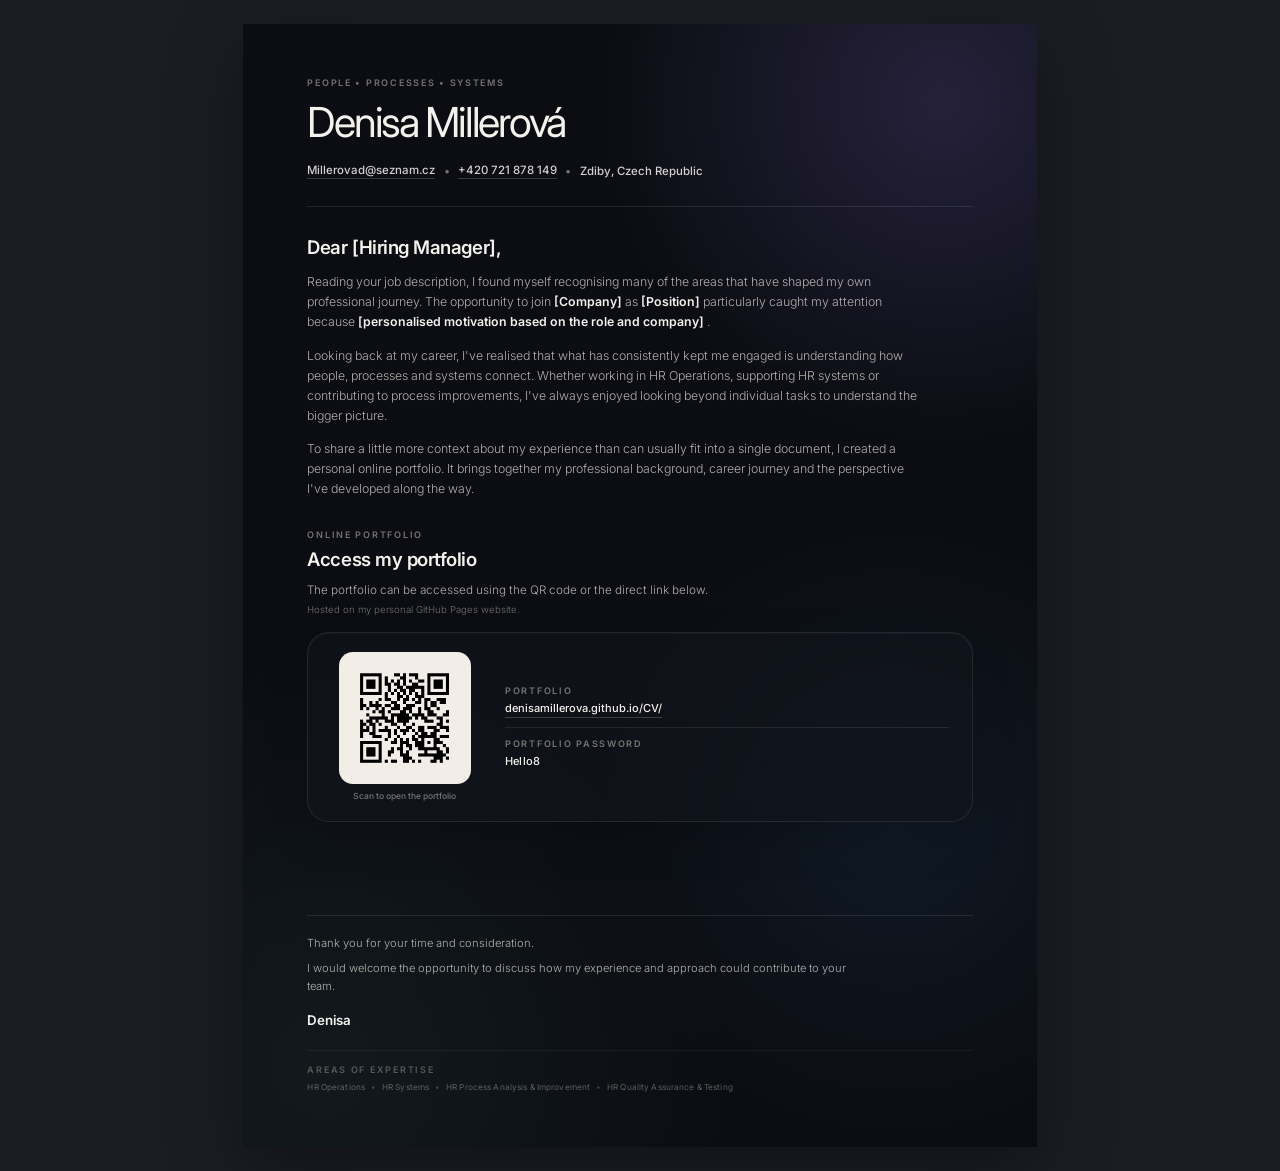
==== application.html @ 6c3ecabd "ready" ====
<!DOCTYPE html>
<html lang="en">

<head>
    <meta charset="UTF-8">

    <meta
        name="viewport"
        content="width=device-width, initial-scale=1.0"
    >

    <meta
        name="description"
        content="Application and online portfolio access for Denisa Millerová."
    >

    <meta name="author" content="Denisa Millerová">

    <title>Application | Denisa Millerová</title>

    <link rel="preconnect" href="https://fonts.googleapis.com">

    <link
        rel="preconnect"
        href="https://fonts.gstatic.com"
        crossorigin
    >

    <link
        href="https://fonts.googleapis.com/css2?family=Inter:wght@300;400;500;600;700&display=swap"
        rel="stylesheet"
    >

    <link rel="stylesheet" href="application.css">
</head>

<body>

    <main class="page">

        <div class="page-content">

            <!-- =====================================================
                 HEADER
            ====================================================== -->

            <header class="document-header">

                <p class="eyebrow">
                    People • Processes • Systems
                </p>

                <h1>Denisa Millerová</h1>

                <address class="contact-list">

                    <a href="mailto:Millerovad@seznam.cz">
                        Millerovad@seznam.cz
                    </a>

                    <span class="contact-divider" aria-hidden="true">
                        •
                    </span>

                    <a href="tel:+420 721 878 149">
                        +420 721 878 149
                    </a>

                    <span class="contact-divider" aria-hidden="true">
                        •
                    </span>

                    <span>
                        Zdiby, Czech Republic
                    </span>

                </address>

            </header>

            <!-- =====================================================
                 APPLICATION LETTER
            ====================================================== -->

            <section
                class="application-letter"
                aria-labelledby="application-greeting"
            >

                <h2 id="application-greeting">
                    Dear [Hiring Manager],
                </h2>

                <p>
                    Reading your job description, I found myself recognising
                    many of the areas that have shaped my own professional
                    journey. The opportunity to join
                    <strong>[Company]</strong> as
                    <strong>[Position]</strong> particularly caught my
                    attention because
                    <strong>
                        [personalised motivation based on the role and company]
                    </strong>.
                </p>

                <p>
                    Looking back at my career, I've realised that what has
                    consistently kept me engaged is understanding how people,
                    processes and systems connect. Whether working in HR
                    Operations, supporting HR systems or contributing to
                    process improvements, I've always enjoyed looking beyond
                    individual tasks to understand the bigger picture.
                </p>

                <p>
                    To share a little more context about my experience than can
                    usually fit into a single document, I created a personal
                    online portfolio. It brings together my professional
                    background, career journey and the perspective I've
                    developed along the way.
                </p>

            </section>

            <!-- =====================================================
                 PORTFOLIO ACCESS
            ====================================================== -->

            <section
                class="portfolio-section"
                aria-labelledby="portfolio-heading"
            >

                <div class="portfolio-heading">

                    <p class="section-label">
                        Online Portfolio
                    </p>

                    <h2 id="portfolio-heading">
                        Access my portfolio
                    </h2>

                    <p class="portfolio-introduction">
                        The portfolio can be accessed using the QR code or the
                        direct link below.
                    </p>

                    <p class="hosting-note">
                        Hosted on my personal GitHub Pages website.
                    </p>

                </div>

                <div class="portfolio-card">

                    <a
                        class="portfolio-qr-link"
                        href="https://denisamillerova.github.io/CV/"
                        target="_blank"
                        rel="noopener noreferrer"
                        aria-label="Open Denisa Millerová's online portfolio"
                    >

                        <div class="portfolio-qr">
                            <img
                                src="images/DenisaMillerova_Portfolio_QR_transparent.png"
                                alt="QR code linking to Denisa Millerová's online portfolio"
                                width="180"
                                height="180"
                            >
                        </div>

                        <span class="qr-caption">
                            Scan to open the portfolio
                        </span>

                    </a>

                    <div class="portfolio-access-details">

                        <div class="access-item">

                            <span class="access-label">
                                Portfolio
                            </span>

                            <a
                                class="access-value"
                                href="https://denisamillerova.github.io/CV/"
                                target="_blank"
                                rel="noopener noreferrer"
                            >
                                denisamillerova.github.io/CV/
                            </a>

                        </div>

                        <div class="access-item">

                            <span class="access-label">
                                Portfolio Password
                            </span>

                            <span class="access-value access-password">
                                Hello8
                            </span>

                        </div>

                    </div>

                </div>

            </section>

            <!-- =====================================================
                 CLOSING
            ====================================================== -->

            <footer class="document-closing">

                <div class="closing-message">

                    <p>
                        Thank you for your time and consideration.
                    </p>

                    <p>
                        I would welcome the opportunity to discuss how my
                        experience and approach could contribute to your team.
                    </p>

                    <p class="signature">
                        Denisa
                    </p>

                </div>

                <div class="expertise-footer">

                    <span class="expertise-footer-label">
                        Areas of Expertise
                    </span>

                    <p>
                        HR Operations
                        <span aria-hidden="true">•</span>
                        HR Systems
                        <span aria-hidden="true">•</span>
                        HR Process Analysis &amp; Improvement
                        <span aria-hidden="true">•</span>
                        HR Quality Assurance &amp; Testing
                    </p>

                </div>

            </footer>

        </div>

    </main>

</body>

</html>
---- application.css ----
/* ========================================
   APPLICATION
   One-column A4 application document
======================================== */

:root {
    --background: #1a1d24;
    --page-background: #0b0d12;

    --surface: rgba(255, 255, 255, 0.035);
    --surface-strong: rgba(255, 255, 255, 0.055);

    --text: #f4f1ec;
    --text-soft: rgba(235, 231, 224, 0.74);
    --text-muted: rgba(220, 215, 205, 0.5);

    --line: rgba(255, 255, 255, 0.09);
    --line-strong: rgba(255, 255, 255, 0.15);

    --accent-violet: rgba(113, 91, 179, 0.26);
    --accent-blue: rgba(44, 89, 132, 0.18);
    --accent-teal: rgba(70, 119, 111, 0.14);

    --page-width: 210mm;
    --page-height: 297mm;

    --page-padding-x: 17mm;
    --page-padding-y: 14mm;

    --radius-large: 22px;
    --radius-medium: 15px;
}


/* ========================================
   RESET
======================================== */

html {
    box-sizing: border-box;
    background: var(--background);
}

*,
*::before,
*::after {
    box-sizing: inherit;
}

body,
h1,
h2,
p {
    margin: 0;
}

body {
    min-height: 100vh;
    padding: 24px;

    display: flex;
    justify-content: center;

    color: var(--text);
    background: var(--background);

    font-family: "Inter", sans-serif;
    font-size: 10.2pt;
    line-height: 1.55;

    -webkit-font-smoothing: antialiased;
    text-rendering: optimizeLegibility;
}

img {
    display: block;
    max-width: 100%;
}

a {
    color: inherit;
}


/* ========================================
   A4 PAGE
======================================== */

.page {
    position: relative;

    width: var(--page-width);
    min-height: var(--page-height);

    padding:
        var(--page-padding-y)
        var(--page-padding-x);

    overflow: hidden;

    color: var(--text);

    background:
        radial-gradient(
            circle at 88% 7%,
            var(--accent-violet),
            transparent 27%
        ),
        radial-gradient(
            circle at 10% 93%,
            var(--accent-teal),
            transparent 32%
        ),
        radial-gradient(
            circle at 82% 72%,
            var(--accent-blue),
            transparent 29%
        ),
        var(--page-background);

    box-shadow: 0 24px 70px rgba(0, 0, 0, 0.36);
}

.page::before {
    content: "";

    position: absolute;
    inset: 0;

    pointer-events: none;

    background:
        linear-gradient(
            to bottom,
            rgba(11, 13, 18, 0.01),
            rgba(11, 13, 18, 0.17)
        );
}

.page-content {
    position: relative;
    z-index: 1;

    min-height:
        calc(
            var(--page-height) -
            (2 * var(--page-padding-y))
        );

    display: flex;
    flex-direction: column;
}


/* ========================================
   HEADER
======================================== */

.document-header {
    padding-bottom: 7mm;

    border-bottom: 1px solid var(--line);
}

.eyebrow,
.section-label,
.access-label,
.expertise-footer-label {
    color: var(--text-muted);

    font-size: 6.8pt;
    font-weight: 600;
    letter-spacing: 0.19em;
    line-height: 1.3;
    text-transform: uppercase;
}

.eyebrow {
    margin-bottom: 3.5mm;
}

.document-header h1 {
    color: var(--text);

    font-size: 31pt;
    font-weight: 400;
    letter-spacing: -0.055em;
    line-height: 1;
}

.contact-list {
    margin-top: 5mm;

    display: flex;
    flex-wrap: wrap;
    align-items: center;
    gap: 2.2mm;

    color: rgba(244, 241, 236, 0.86);

    font-size: 8.6pt;
    font-style: normal;
    font-weight: 500;
    line-height: 1.4;
}

.contact-list a {
    text-decoration: none;

    border-bottom: 1px solid rgba(255, 255, 255, 0.18);
}

.contact-list a:hover,
.contact-list a:focus-visible {
    color: var(--text);
    border-bottom-color: rgba(255, 255, 255, 0.5);
}

.contact-divider {
    color: var(--text-muted);
}


/* ========================================
   APPLICATION LETTER
======================================== */

.application-letter {
    max-width: 162mm;
    margin-top: 8mm;
}

.application-letter h2 {
    color: var(--text);

    font-size: 14pt;
    font-weight: 600;
    letter-spacing: -0.025em;
    line-height: 1.2;
}

.application-letter p {
    margin-top: 3.5mm;

    color: var(--text-soft);

    font-size: 9.25pt;
    font-weight: 300;
    line-height: 1.62;
}

.application-letter strong {
    color: var(--text);
    font-weight: 600;
}


/* ========================================
   PORTFOLIO SECTION
======================================== */

.portfolio-section {
    margin-top: 8mm;
}

.portfolio-heading {
    max-width: 150mm;
}

.section-label {
    display: block;
    margin-bottom: 2.3mm;
}

.portfolio-heading h2 {
    color: var(--text);

    font-size: 14pt;
    font-weight: 600;
    letter-spacing: -0.025em;
    line-height: 1.2;
}

.portfolio-introduction {
    margin-top: 2.5mm;

    color: var(--text-soft);

    font-size: 8.8pt;
    font-weight: 300;
    line-height: 1.55;
}

.hosting-note {
    margin-top: 1mm;

    color: var(--text-muted);

    font-size: 7.2pt;
    font-weight: 300;
    line-height: 1.45;
}


/* ========================================
   PORTFOLIO CARD
======================================== */

.portfolio-card {
    margin-top: 4mm;
    padding: 5mm 6mm;

    display: grid;
    grid-template-columns: 39mm minmax(0, 1fr);
    gap: 7mm;
    align-items: center;

    background: rgba(18, 21, 28, 0.7);

    border: 1px solid var(--line);
    border-radius: var(--radius-large);

    box-shadow:
        0 18px 45px rgba(0, 0, 0, 0.14),
        inset 0 1px 0 rgba(255, 255, 255, 0.025);
}

.portfolio-qr-link {
    display: flex;
    flex-direction: column;
    align-items: center;

    text-decoration: none;
}

.portfolio-qr {
    width: 35mm;
    height: 35mm;
    padding: 2.5mm;

    display: flex;
    align-items: center;
    justify-content: center;

    background: #f2eee7;

    border-radius: 14px;
}

.portfolio-qr img {
    width: 100%;
    height: 100%;

    object-fit: contain;
}

.qr-caption {
    margin-top: 1.8mm;

    color: var(--text-muted);

    font-size: 6.4pt;
    font-weight: 500;
    line-height: 1.3;
    text-align: center;
}

.portfolio-access-details {
    min-width: 0;
}

.access-item {
    padding: 2.5mm 0;
}

.access-item:first-child {
    padding-top: 0;
}

.access-item:last-child {
    padding-bottom: 0;
}

.access-item + .access-item {
    border-top: 1px solid var(--line);
}

.access-label {
    display: block;
}

.access-value {
    display: block;
    margin-top: 1.2mm;

    overflow-wrap: anywhere;

    color: var(--text);

    font-size: 8.3pt;
    font-weight: 500;
    line-height: 1.4;
    text-decoration: none;
}

a.access-value {
    width: fit-content;

    border-bottom: 1px solid rgba(255, 255, 255, 0.18);
}

a.access-value:hover,
a.access-value:focus-visible {
    border-bottom-color: rgba(255, 255, 255, 0.5);
}

.access-password {
    letter-spacing: 0.02em;
}


/* ========================================
   CLOSING
======================================== */

.document-closing {
    margin-top: auto;
    padding-top: 7mm;
}

.closing-message {
    padding-top: 5mm;

    border-top: 1px solid var(--line);
}

.closing-message p {
    max-width: 145mm;

    color: var(--text-soft);

    font-size: 8.4pt;
    font-weight: 300;
    line-height: 1.55;
}

.closing-message p + p {
    margin-top: 2mm;
}

.closing-message .signature {
    margin-top: 4mm;

    color: var(--text);

    font-size: 10pt;
    font-weight: 600;
}


/* ========================================
   EXPERTISE FOOTER
======================================== */

.expertise-footer {
    margin-top: 5mm;
    padding-top: 3.5mm;

    border-top: 1px solid rgba(255, 255, 255, 0.055);
}

.expertise-footer-label {
    display: block;
    margin-bottom: 1.5mm;

    color: rgba(220, 215, 205, 0.34);
}

.expertise-footer p {
    color: rgba(220, 215, 205, 0.38);

    font-size: 6.2pt;
    font-weight: 400;
    letter-spacing: 0.015em;
    line-height: 1.5;
}

.expertise-footer p span {
    margin: 0 1mm;

    color: rgba(220, 215, 205, 0.24);
}


/* ========================================
   FOCUS
======================================== */

a:focus-visible {
    outline: 2px solid rgba(244, 241, 236, 0.8);
    outline-offset: 3px;
}


/* ========================================
   SCREEN RESPONSIVENESS
======================================== */

@media (max-width: 900px) {

    body {
        padding: 0;
    }

    .page {
        width: 100%;
        min-height: 100vh;

        padding: 40px 28px;

        box-shadow: none;
    }

    .page-content {
        min-height: calc(100vh - 80px);
    }

}


@media (max-width: 620px) {

    .document-header h1 {
        font-size: clamp(2.7rem, 14vw, 4.5rem);
    }

    .contact-list {
        align-items: flex-start;
        flex-direction: column;
        gap: 7px;
    }

    .contact-divider {
        display: none;
    }

    .application-letter {
        max-width: none;
    }

    .portfolio-card {
        grid-template-columns: 1fr;
        gap: 24px;
    }

    .portfolio-access-details {
        width: 100%;
    }

}


/* ========================================
   PRINT
======================================== */

@page {
    size: A4 portrait;
    margin: 0;
}

@media print {

    html,
    body {
        width: var(--page-width);
        height: var(--page-height);

        margin: 0;
        padding: 0;

        background: var(--page-background) !important;
    }

    body {
        display: block;

        -webkit-print-color-adjust: exact;
        print-color-adjust: exact;
    }

    .page {
        width: var(--page-width);
        height: var(--page-height);
        min-height: 0;

        margin: 0;

        padding:
            var(--page-padding-y)
            var(--page-padding-x);

        overflow: hidden;

        box-shadow: none;

        break-after: avoid;
        break-inside: avoid;

        page-break-after: avoid;
        page-break-inside: avoid;
    }

    .page-content {
        min-height:
            calc(
                var(--page-height) -
                (2 * var(--page-padding-y))
            );
    }

    a {
        text-decoration: none;
    }

}
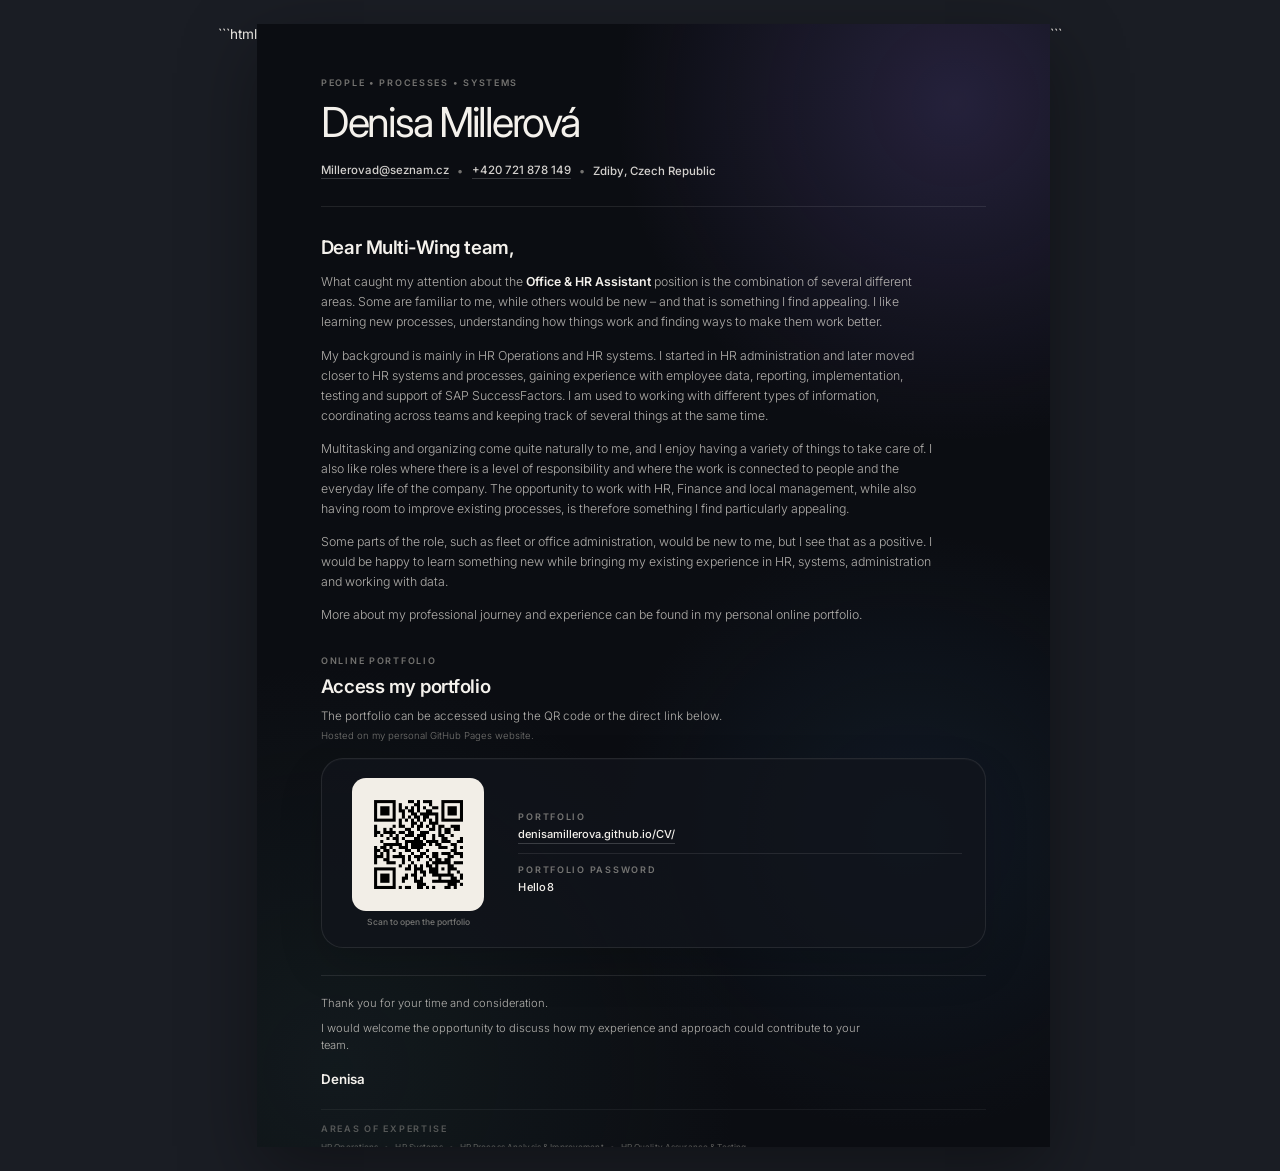
==== commit cf544d9a: "Update application.html" ====
--- a/application.html
+++ b/application.html
@@ -1,3 +1,4 @@
+```html
 <!DOCTYPE html>
 <html lang="en">
 
@@ -16,7 +17,7 @@
 
     <meta name="author" content="Denisa Millerová">
 
-    <title>Application | Denisa Millerová</title>
+    <title>Multi-Wing | Office &amp; HR Assistant | Denisa Millerová</title>
 
     <link rel="preconnect" href="https://fonts.googleapis.com">
 
@@ -62,7 +63,7 @@
                         •
                     </span>
 
-                    <a href="tel:+420 721 878 149">
+                    <a href="tel:+420721878149">
                         +420 721 878 149
                     </a>
 
@@ -88,36 +89,52 @@
             >
 
                 <h2 id="application-greeting">
-                    Dear [Hiring Manager],
+                    Dear Multi-Wing team,
                 </h2>
 
                 <p>
-                    Reading your job description, I found myself recognising
-                    many of the areas that have shaped my own professional
-                    journey. The opportunity to join
-                    <strong>[Company]</strong> as
-                    <strong>[Position]</strong> particularly caught my
-                    attention because
-                    <strong>
-                        [personalised motivation based on the role and company]
-                    </strong>.
-                </p>
-
-                <p>
-                    Looking back at my career, I've realised that what has
-                    consistently kept me engaged is understanding how people,
-                    processes and systems connect. Whether working in HR
-                    Operations, supporting HR systems or contributing to
-                    process improvements, I've always enjoyed looking beyond
-                    individual tasks to understand the bigger picture.
-                </p>
-
-                <p>
-                    To share a little more context about my experience than can
-                    usually fit into a single document, I created a personal
-                    online portfolio. It brings together my professional
-                    background, career journey and the perspective I've
-                    developed along the way.
+                    What caught my attention about the
+                    <strong>Office &amp; HR Assistant</strong> position is the
+                    combination of several different areas. Some are familiar
+                    to me, while others would be new – and that is something
+                    I find appealing. I like learning new processes,
+                    understanding how things work and finding ways to make
+                    them work better.
+                </p>
+
+                <p>
+                    My background is mainly in HR Operations and HR systems.
+                    I started in HR administration and later moved closer to
+                    HR systems and processes, gaining experience with
+                    employee data, reporting, implementation, testing and
+                    support of SAP SuccessFactors. I am used
+                    to working with different types of information,
+                    coordinating across teams and keeping track of several
+                    things at the same time.
+                </p>
+
+                <p>
+                    Multitasking and organizing come quite naturally to me,
+                    and I enjoy having a variety of things to take care of.
+                    I also like roles where there is a level of
+                    responsibility and where the work is connected to people
+                    and the everyday life of the company. The opportunity to
+                    work with HR, Finance and local management, while also
+                    having room to improve existing processes, is therefore
+                    something I find particularly appealing.
+                </p>
+
+                <p>
+                    Some parts of the role, such as fleet or office
+                    administration, would be new to me, but I see that as a
+                    positive. I would be happy to learn something new while
+                    bringing my existing experience in HR, systems,
+                    administration and working with data.
+                </p>
+
+                <p>
+                    More about my professional journey and experience can be
+                    found in my personal online portfolio.
                 </p>
 
             </section>
@@ -163,12 +180,14 @@
                     >
 
                         <div class="portfolio-qr">
+
                             <img
                                 src="images/DenisaMillerova_Portfolio_QR_transparent.png"
                                 alt="QR code linking to Denisa Millerová's online portfolio"
                                 width="180"
                                 height="180"
                             >
+
                         </div>
 
                         <span class="qr-caption">
@@ -263,4 +282,5 @@
 
 </body>
 
-</html>+</html>
+```
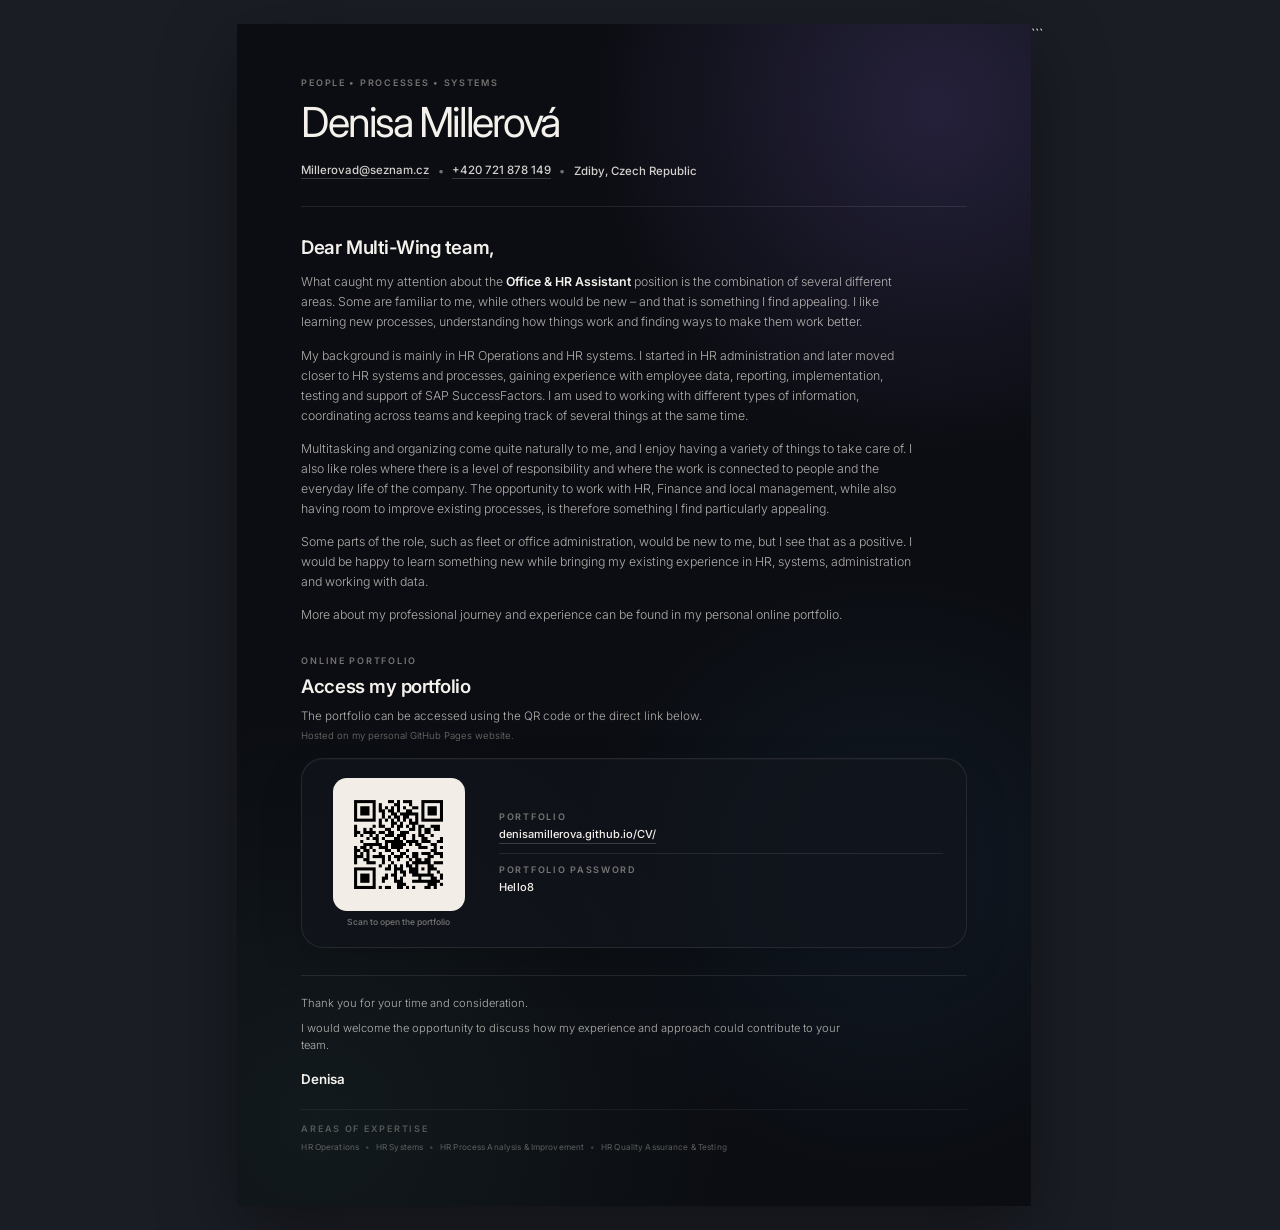
==== commit 5c62236a: "print css edit" ====
--- a/application.html
+++ b/application.html
@@ -1,4 +1,4 @@
-```html
+
 <!DOCTYPE html>
 <html lang="en">
 
--- a/application.css
+++ b/application.css
@@ -559,7 +559,7 @@
 
 }
 
-
+```css
 /* ========================================
    PRINT
 ======================================== */
@@ -609,6 +609,36 @@
 
         page-break-after: avoid;
         page-break-inside: avoid;
+
+        /* Keep the subtle gradient background when printing */
+        background:
+            radial-gradient(
+                circle at 88% 7%,
+                var(--accent-violet),
+                transparent 27%
+            ),
+            radial-gradient(
+                circle at 10% 93%,
+                var(--accent-teal),
+                transparent 32%
+            ),
+            radial-gradient(
+                circle at 82% 72%,
+                var(--accent-blue),
+                transparent 29%
+            ),
+            var(--page-background) !important;
+    }
+
+    .page::before {
+        display: block;
+
+        background:
+            linear-gradient(
+                to bottom,
+                rgba(11, 13, 18, 0.01),
+                rgba(11, 13, 18, 0.17)
+            ) !important;
     }
 
     .page-content {
@@ -623,4 +653,5 @@
         text-decoration: none;
     }
 
-}+}
+```
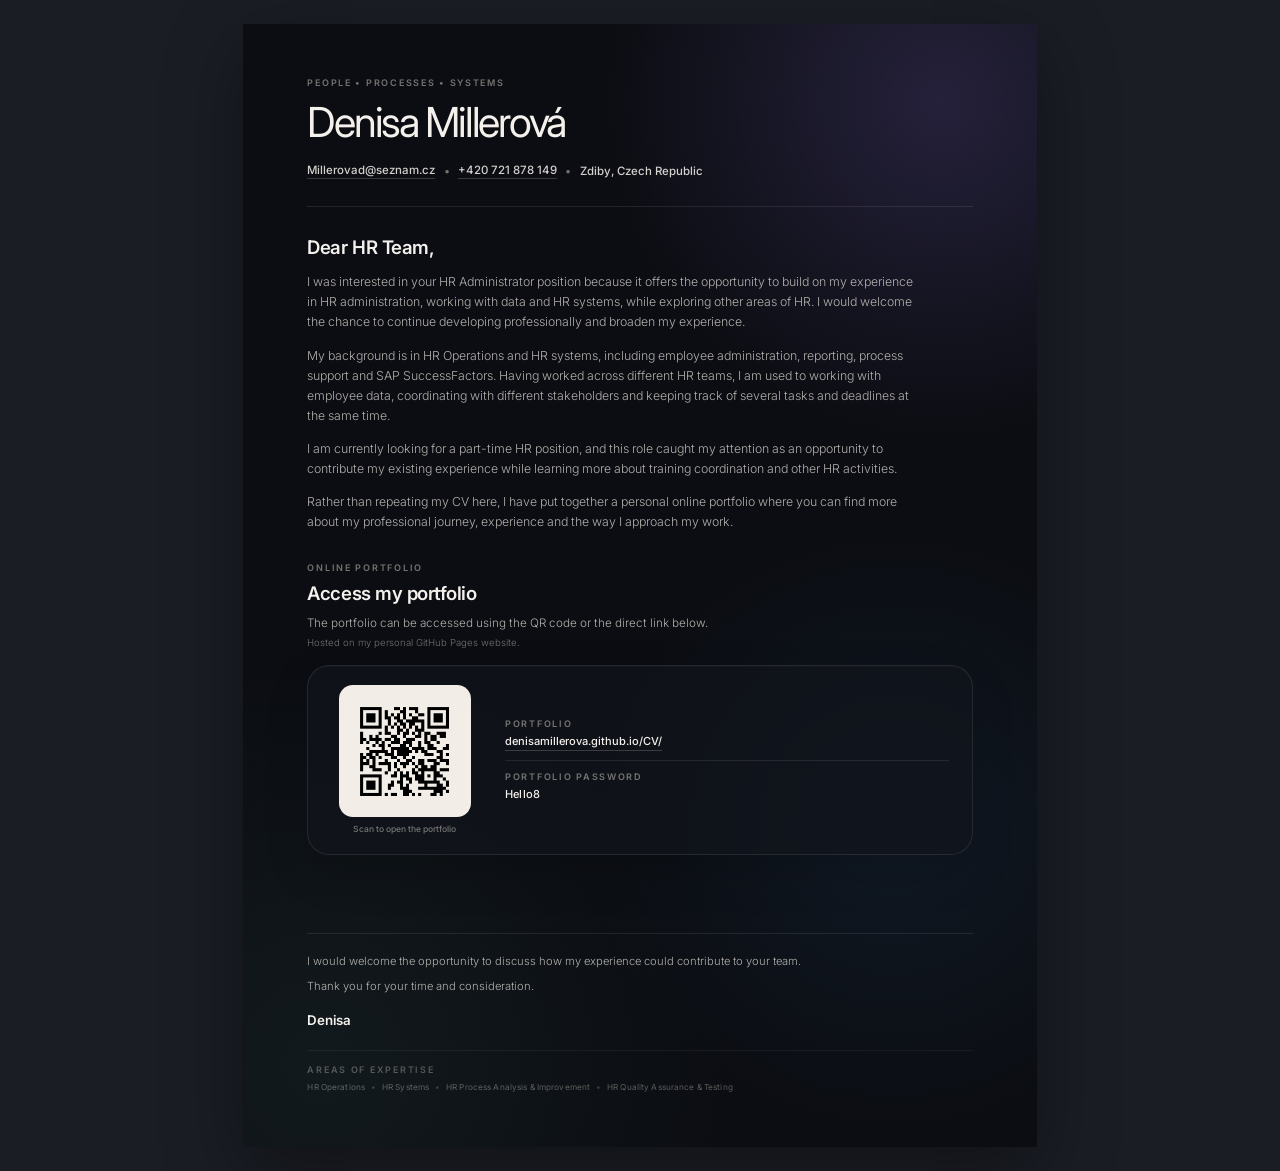
==== commit c948e3aa: "Update application.html" ====
--- a/application.html
+++ b/application.html
@@ -1,4 +1,3 @@
-
 <!DOCTYPE html>
 <html lang="en">
 
@@ -12,12 +11,12 @@
 
     <meta
         name="description"
-        content="Application and online portfolio access for Denisa Millerová."
+        content="Application and online portfolio access for Denisa Millerová — HR Intern at GE Aerospace."
     >
 
     <meta name="author" content="Denisa Millerová">
 
-    <title>Multi-Wing | Office &amp; HR Assistant | Denisa Millerová</title>
+    <title>GE Aerospace | HR Intern | Denisa Millerová</title>
 
     <link rel="preconnect" href="https://fonts.googleapis.com">
 
@@ -89,52 +88,40 @@
             >
 
                 <h2 id="application-greeting">
-                    Dear Multi-Wing team,
+                    Dear HR Team,
                 </h2>
 
                 <p>
-                    What caught my attention about the
-                    <strong>Office &amp; HR Assistant</strong> position is the
-                    combination of several different areas. Some are familiar
-                    to me, while others would be new – and that is something
-                    I find appealing. I like learning new processes,
-                    understanding how things work and finding ways to make
-                    them work better.
-                </p>
-
-                <p>
-                    My background is mainly in HR Operations and HR systems.
-                    I started in HR administration and later moved closer to
-                    HR systems and processes, gaining experience with
-                    employee data, reporting, implementation, testing and
-                    support of SAP SuccessFactors. I am used
-                    to working with different types of information,
-                    coordinating across teams and keeping track of several
-                    things at the same time.
-                </p>
-
-                <p>
-                    Multitasking and organizing come quite naturally to me,
-                    and I enjoy having a variety of things to take care of.
-                    I also like roles where there is a level of
-                    responsibility and where the work is connected to people
-                    and the everyday life of the company. The opportunity to
-                    work with HR, Finance and local management, while also
-                    having room to improve existing processes, is therefore
-                    something I find particularly appealing.
-                </p>
-
-                <p>
-                    Some parts of the role, such as fleet or office
-                    administration, would be new to me, but I see that as a
-                    positive. I would be happy to learn something new while
-                    bringing my existing experience in HR, systems,
-                    administration and working with data.
-                </p>
-
-                <p>
-                    More about my professional journey and experience can be
-                    found in my personal online portfolio.
+                    I was interested in your HR Administrator position because
+                    it offers the opportunity to build on my experience 
+                    in HR administration, working with data and HR systems, 
+                    while exploring other areas of HR. I would welcome the chance
+                    to continue developing professionally and broaden my experience.
+                </p>
+
+                <p>
+                    My background is in HR Operations and HR systems,
+                    including employee administration, reporting, process
+                    support and SAP SuccessFactors. Having worked across
+                    different HR teams, I am used to working with employee
+                    data, coordinating with different stakeholders and
+                    keeping track of several tasks and deadlines at the
+                    same time.
+                </p>
+
+                <p>
+                    I am currently looking for a part-time HR position,
+                    and this role caught my attention as an opportunity
+                    to contribute my existing experience while learning
+                    more about training coordination and other HR
+                    activities.
+                </p>
+
+                <p>
+                    Rather than repeating my CV here, I have put together
+                    a personal online portfolio where you can find more
+                    about my professional journey, experience and the way
+                    I approach my work.
                 </p>
 
             </section>
@@ -159,8 +146,8 @@
                     </h2>
 
                     <p class="portfolio-introduction">
-                        The portfolio can be accessed using the QR code or the
-                        direct link below.
+                        The portfolio can be accessed using the QR code or
+                        the direct link below.
                     </p>
 
                     <p class="hosting-note">
@@ -242,12 +229,12 @@
                 <div class="closing-message">
 
                     <p>
-                        Thank you for your time and consideration.
+                        I would welcome the opportunity to discuss how my
+                        experience could contribute to your team.
                     </p>
 
                     <p>
-                        I would welcome the opportunity to discuss how my
-                        experience and approach could contribute to your team.
+                       Thank you for your time and consideration. 
                     </p>
 
                     <p class="signature">
@@ -282,5 +269,4 @@
 
 </body>
 
-</html>
-```
+</html>
--- a/application.css
+++ b/application.css
@@ -21,9 +21,11 @@
     --accent-blue: rgba(44, 89, 132, 0.18);
     --accent-teal: rgba(70, 119, 111, 0.14);
 
+    /* A4 */
     --page-width: 210mm;
     --page-height: 297mm;
 
+    /* Content margins inside A4 */
     --page-padding-x: 17mm;
     --page-padding-y: 14mm;
 
@@ -559,7 +561,7 @@
 
 }
 
-```css
+
 /* ========================================
    PRINT
 ======================================== */
@@ -571,87 +573,54 @@
 
 @media print {
 
-    html,
-    body {
-        width: var(--page-width);
-        height: var(--page-height);
+    html {
+        width: 210mm;
+        height: 297mm;
 
         margin: 0;
         padding: 0;
 
-        background: var(--page-background) !important;
+        background: #0b0d12 !important;
     }
 
     body {
-        display: block;
-
-        -webkit-print-color-adjust: exact;
-        print-color-adjust: exact;
+        width: 210mm;
+        height: 297mm;
+        min-height: 297mm;
+
+        margin: 0 !important;
+        padding: 0 !important;
+
+        display: block !important;
+
+        background: #0b0d12 !important;
     }
 
     .page {
-        width: var(--page-width);
-        height: var(--page-height);
-        min-height: 0;
-
-        margin: 0;
-
-        padding:
-            var(--page-padding-y)
-            var(--page-padding-x);
+        width: 210mm !important;
+        height: 297mm !important;
+        min-height: 297mm !important;
+
+        margin: 0 !important;
+        padding: 14mm 17mm !important;
 
         overflow: hidden;
 
-        box-shadow: none;
-
-        break-after: avoid;
-        break-inside: avoid;
-
-        page-break-after: avoid;
-        page-break-inside: avoid;
-
-        /* Keep the subtle gradient background when printing */
-        background:
-            radial-gradient(
-                circle at 88% 7%,
-                var(--accent-violet),
-                transparent 27%
-            ),
-            radial-gradient(
-                circle at 10% 93%,
-                var(--accent-teal),
-                transparent 32%
-            ),
-            radial-gradient(
-                circle at 82% 72%,
-                var(--accent-blue),
-                transparent 29%
-            ),
-            var(--page-background) !important;
+        background: #0b0d12 !important;
+
+        box-shadow: none !important;
     }
 
     .page::before {
-        display: block;
-
-        background:
-            linear-gradient(
-                to bottom,
-                rgba(11, 13, 18, 0.01),
-                rgba(11, 13, 18, 0.17)
-            ) !important;
+        display: none !important;
+        content: none !important;
     }
 
     .page-content {
-        min-height:
-            calc(
-                var(--page-height) -
-                (2 * var(--page-padding-y))
-            );
+        min-height: 269mm !important;
     }
 
     a {
         text-decoration: none;
     }
-
-}
-```+}
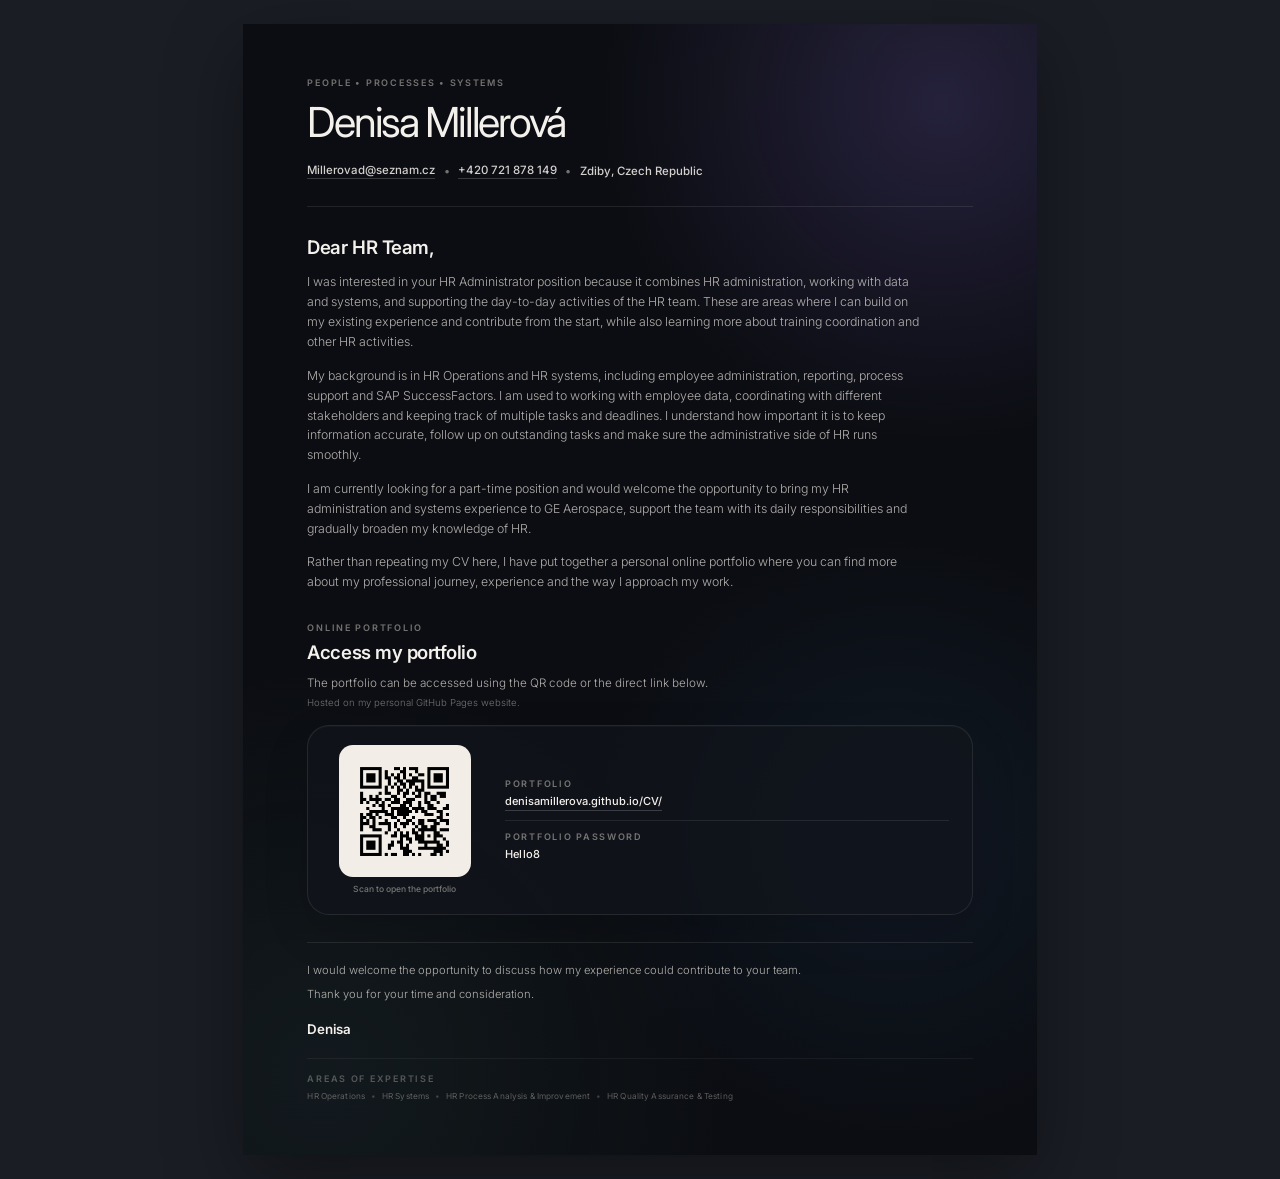
==== commit f4f1d68e: "Update application.html" ====
--- a/application.html
+++ b/application.html
@@ -11,12 +11,12 @@
 
     <meta
         name="description"
-        content="Application and online portfolio access for Denisa Millerová — HR Intern at GE Aerospace."
+        content="Application and online portfolio access for Denisa Millerová — HR Administrator at GE Aerospace."
     >
 
     <meta name="author" content="Denisa Millerová">
 
-    <title>GE Aerospace | HR Intern | Denisa Millerová</title>
+    <title>GE Aerospace | HR Administrator | Denisa Millerová</title>
 
     <link rel="preconnect" href="https://fonts.googleapis.com">
 
@@ -92,36 +92,41 @@
                 </h2>
 
                 <p>
-                    I was interested in your HR Administrator position because
-                    it offers the opportunity to build on my experience 
-                    in HR administration, working with data and HR systems, 
-                    while exploring other areas of HR. I would welcome the chance
-                    to continue developing professionally and broaden my experience.
+                    I was interested in your HR Administrator position
+                    because it combines HR administration, working with
+                    data and systems, and supporting the day-to-day
+                    activities of the HR team. These are areas where I
+                    can build on my existing experience and contribute
+                    from the start, while also learning more about
+                    training coordination and other HR activities.
                 </p>
 
                 <p>
                     My background is in HR Operations and HR systems,
-                    including employee administration, reporting, process
-                    support and SAP SuccessFactors. Having worked across
-                    different HR teams, I am used to working with employee
-                    data, coordinating with different stakeholders and
-                    keeping track of several tasks and deadlines at the
-                    same time.
-                </p>
-
-                <p>
-                    I am currently looking for a part-time HR position,
-                    and this role caught my attention as an opportunity
-                    to contribute my existing experience while learning
-                    more about training coordination and other HR
-                    activities.
-                </p>
-
-                <p>
-                    Rather than repeating my CV here, I have put together
-                    a personal online portfolio where you can find more
-                    about my professional journey, experience and the way
-                    I approach my work.
+                    including employee administration, reporting,
+                    process support and SAP SuccessFactors. I am used
+                    to working with employee data, coordinating with
+                    different stakeholders and keeping track of
+                    multiple tasks and deadlines. I understand how
+                    important it is to keep information accurate,
+                    follow up on outstanding tasks and make sure the
+                    administrative side of HR runs smoothly.
+                </p>
+
+                <p>
+                    I am currently looking for a part-time position
+                    and would welcome the opportunity to bring my HR
+                    administration and systems experience to
+                    GE Aerospace, support the team with its daily
+                    responsibilities and gradually broaden my
+                    knowledge of HR.
+                </p>
+
+                <p>
+                    Rather than repeating my CV here, I have put
+                    together a personal online portfolio where you
+                    can find more about my professional journey,
+                    experience and the way I approach my work.
                 </p>
 
             </section>
@@ -146,8 +151,8 @@
                     </h2>
 
                     <p class="portfolio-introduction">
-                        The portfolio can be accessed using the QR code or
-                        the direct link below.
+                        The portfolio can be accessed using the QR code
+                        or the direct link below.
                     </p>
 
                     <p class="hosting-note">
@@ -229,12 +234,13 @@
                 <div class="closing-message">
 
                     <p>
-                        I would welcome the opportunity to discuss how my
-                        experience could contribute to your team.
+                        I would welcome the opportunity to discuss
+                        how my experience could contribute to your
+                        team.
                     </p>
 
                     <p>
-                       Thank you for your time and consideration. 
+                        Thank you for your time and consideration.
                     </p>
 
                     <p class="signature">
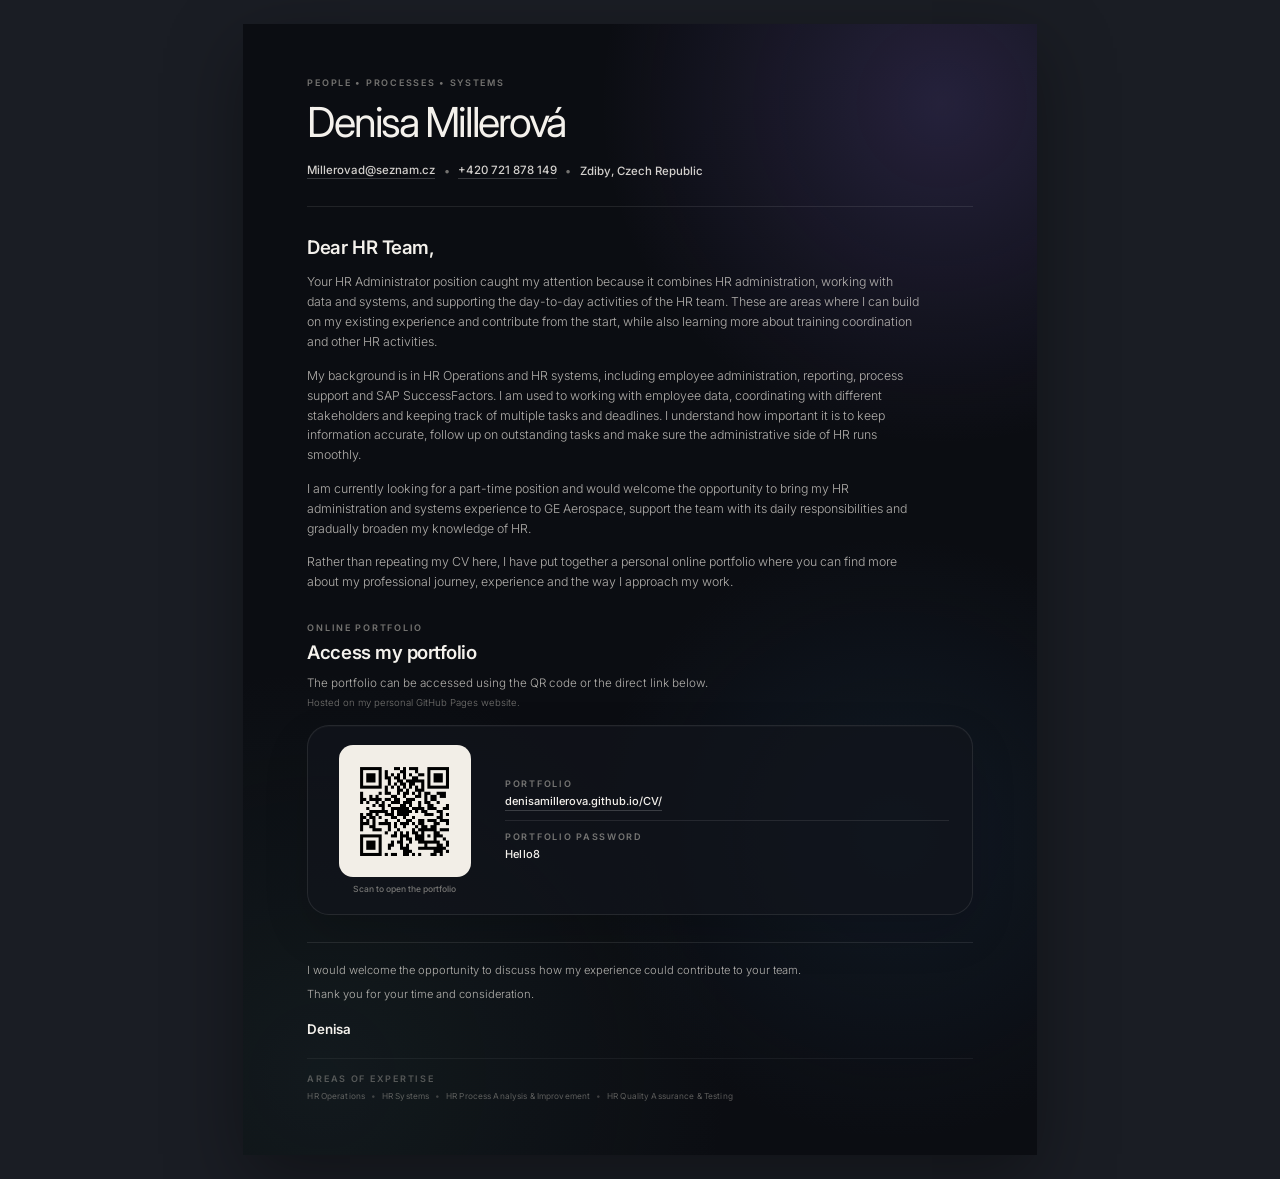
==== commit 7d694045: "Update application.html" ====
--- a/application.html
+++ b/application.html
@@ -92,12 +92,11 @@
                 </h2>
 
                 <p>
-                    I was interested in your HR Administrator position
-                    because it combines HR administration, working with
-                    data and systems, and supporting the day-to-day
-                    activities of the HR team. These are areas where I
-                    can build on my existing experience and contribute
-                    from the start, while also learning more about
+                    Your HR Administrator position caught my attention because
+                    it combines HR administration, working with data and systems, 
+                    and supporting the day-to-day activities of the HR team. 
+                    These are areas where I can build on my existing experience 
+                    and contribute from the start, while also learning more about 
                     training coordination and other HR activities.
                 </p>
 
